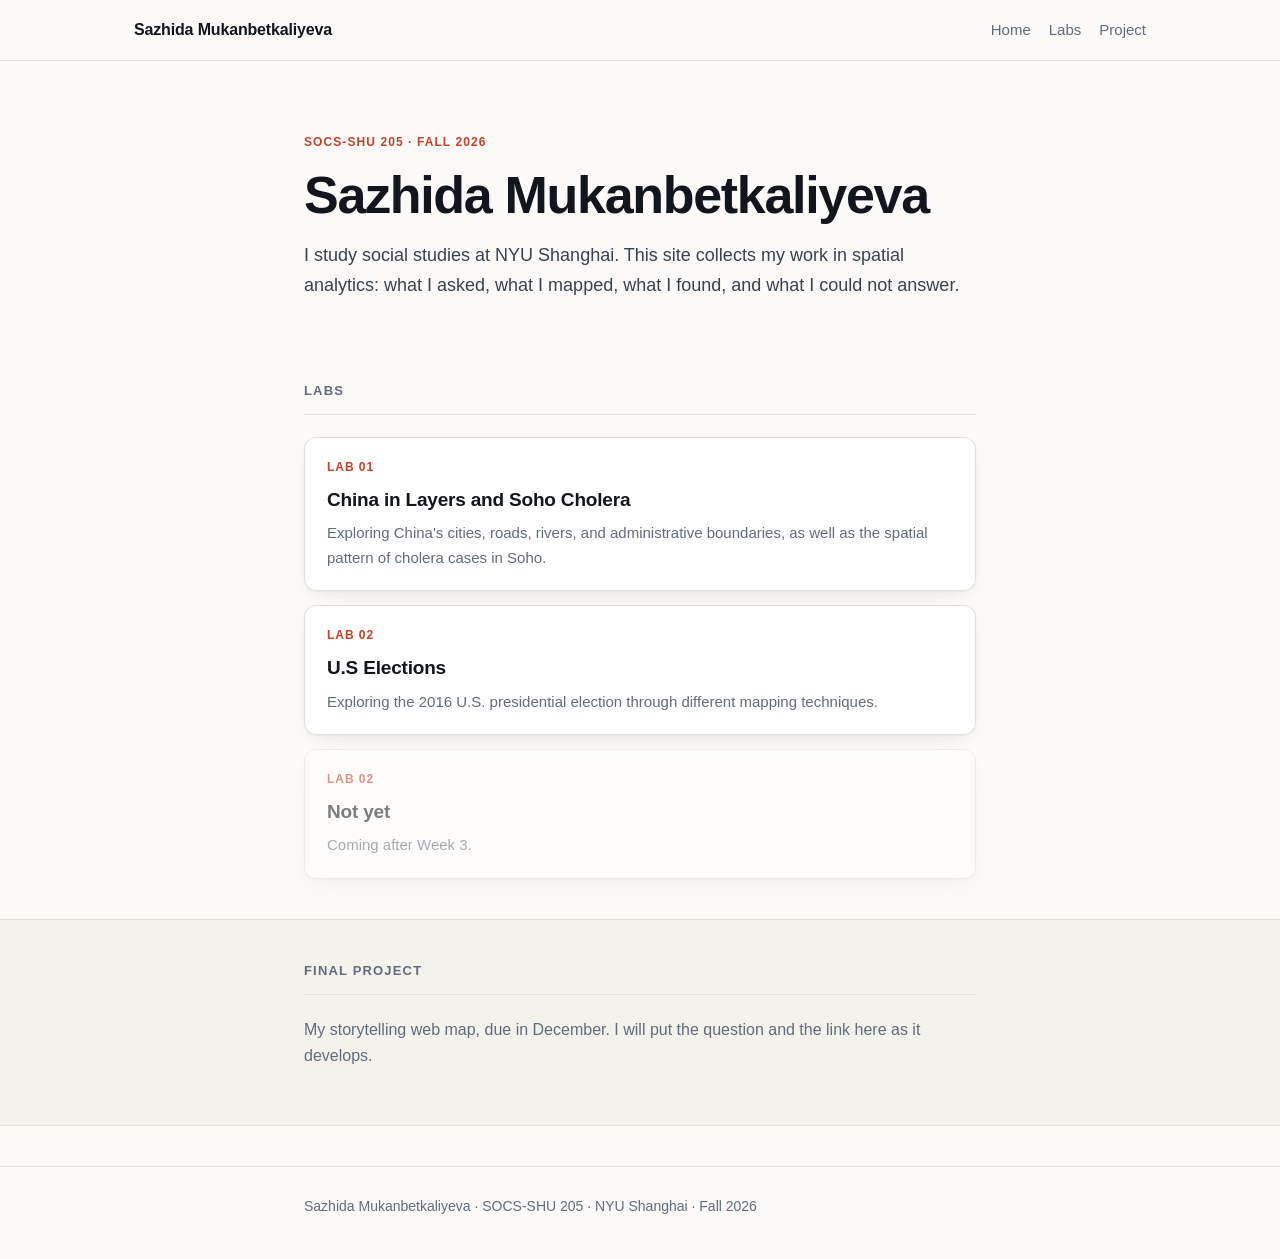
==== index.html @ 0e5607ce "Update description for Lab 01 Expanded the description of Lab 01 to include cholera case patterns." ====
<!DOCTYPE html>
<html lang="en">
<head>
<meta charset="utf-8">
<meta name="viewport" content="width=device-width, initial-scale=1">

<!-- ============================================================
     EDIT THIS: the text between <title> and </title> shows up in
     the browser tab and in Google results.
     ============================================================ -->
<title>Sazhida Mukanbetkaliyeva · Spatial Analytics Portfolio</title>

<meta name="description" content="Coursework and projects in spatial analytics, SOCS-SHU 205 at NYU Shanghai.">
<link rel="stylesheet" href="style.css">
</head>

<body>
<a class="skip" href="#main">Skip to content</a>

<header class="site-head">
  <div class="wrap">
    <!-- EDIT THIS: your name, as you want it read. -->
    <a class="brand" href="index.html">Sazhida Mukanbetkaliyeva</a>
    <nav>
      <a href="index.html">Home</a>
      <a href="#labs">Labs</a>
      <a href="#project">Project</a>
    </nav>
  </div>
</header>

<main id="main">

  <!-- ============================================================
       THE TOP OF THE PAGE
       EDIT THIS: the kicker, the heading, and the paragraph.
       Keep the paragraph to two or three sentences.
       ============================================================ -->
  <section class="hero">
    <div class="wrap wrap-narrow">
      <p class="kicker">SOCS-SHU 205 · Fall 2026</p>
      <h1>Sazhida Mukanbetkaliyeva</h1>
      <p class="lede">
        I study social studies at NYU Shanghai. This site collects my
        work in spatial analytics: what I asked, what I mapped, what I found,
        and what I could not answer.
      </p>
    </div>
  </section>

  <!-- ============================================================
       LAB ENTRIES
       To add a lab: copy one <li> block below, paste it, edit it.
       Delete the ones you have not done yet.
       ============================================================ -->
  <section id="labs">
    <div class="wrap wrap-narrow">
      <h2>Labs</h2>
      <ul class="cards">

        <li class="card">
          <a href="labs/lab-01.html">
            <span class="card-num">Lab 01</span>
           <span class="card-title">China in Layers and Soho Cholera</span>
<span class="card-note">
 Exploring China's cities, roads, rivers, and administrative boundaries, as well as the spatial pattern of cholera cases in Soho.
</span>
          </a>
        </li>

            <li class="card">
          <a href="labs/lab-02.html">
            <span class="card-num">Lab 02</span>
           <span class="card-title">U.S Elections</span>
<span class="card-note">
   Exploring the 2016 U.S. presidential election through different mapping techniques.
</span>
          </a>
        </li>

        <!-- Copy from here -->
        <li class="card card-todo">
          <span class="card-num">Lab 02</span>
          <span class="card-title">Not yet</span>
          <span class="card-note">Coming after Week 3.</span>
        </li>
        <!-- to here, to add another. -->

      </ul>
    </div>
  </section>

  <!-- ============================================================
       FINAL PROJECT
       Leave this here all semester. It fills up later.
       ============================================================ -->
  <section id="project" class="band">
    <div class="wrap wrap-narrow">
      <h2>Final project</h2>
      <p class="muted">
        My storytelling web map, due in December. I will put the question and
        the link here as it develops.
      </p>
    </div>
  </section>

</main>

<footer class="site-foot">
  <div class="wrap wrap-narrow">
    <!-- EDIT THIS: your name and the year. -->
    <p>Sazhida Mukanbetkaliyeva · SOCS-SHU 205 · NYU Shanghai · Fall 2026</p>
  </div>
</footer>

</body>
</html>
---- style.css ----
/* ============================================================
   Your portfolio stylesheet.

   No external fonts, scripts, or CDNs. Everything loads from your
   own repository, so the site behaves the same on campus in
   Shanghai as it does anywhere else. Please keep it that way.

   START HERE: the block below controls every colour on the site.
   Change --accent to any colour you like and reload the page.
   ============================================================ */

:root {
  --bg:          #fbfaf8;   /* page background          */
  --bg-alt:      #f4f2ed;   /* alternate band           */
  --surface:     #ffffff;   /* cards                    */
  --ink:         #12161c;   /* main text                */
  --ink-soft:    #39424f;
  --muted:       #626c7a;   /* secondary text           */
  --line:        #e4e1da;   /* borders                  */
  --accent:      #c0432b;   /* EDIT THIS ONE FIRST      */
  --accent-ink:  #99331e;   /* darker accent, for links */

  --radius: 12px;
  --shadow: 0 1px 2px rgba(18,22,28,.05), 0 8px 24px -12px rgba(18,22,28,.14);

  --sans: -apple-system, BlinkMacSystemFont, "Segoe UI", "Helvetica Neue",
          "PingFang SC", "Hiragino Sans GB", "Microsoft YaHei", Roboto, Arial,
          sans-serif;
}

/* Dark mode. These are the same variables, for people whose device
   is set to dark. You do not have to touch this. */
@media (prefers-color-scheme: dark) {
  :root {
    --bg:         #0d1117;
    --bg-alt:     #12181f;
    --surface:    #161c24;
    --ink:        #e9ecef;
    --ink-soft:   #c3cad3;
    --muted:      #98a3b1;
    --line:       #262d38;
    --accent:     #ff7051;
    --accent-ink: #ff9077;
    --shadow:     0 1px 2px rgba(0,0,0,.4), 0 8px 24px -12px rgba(0,0,0,.6);
  }
}

/* ---------- basics ---------- */
*, *::before, *::after { box-sizing: border-box; }
html { -webkit-text-size-adjust: 100%; scroll-behavior: smooth; }

body {
  margin: 0;
  background: var(--bg);
  color: var(--ink);
  font-family: var(--sans);
  font-size: 16px;
  line-height: 1.65;
  -webkit-font-smoothing: antialiased;
}

img { max-width: 100%; height: auto; display: block; }
a { color: var(--accent-ink); text-underline-offset: 2px; }
a:hover { color: var(--accent); }

.wrap { width: 100%; max-width: 1060px; margin: 0 auto; padding: 0 24px; }
.wrap-narrow { max-width: 720px; }
.muted { color: var(--muted); }

.skip { position: absolute; left: -9999px; top: 0; z-index: 100;
        background: var(--accent); color: #fff; padding: 10px 16px; }
.skip:focus { left: 0; }

/* ---------- header ---------- */
.site-head {
  border-bottom: 1px solid var(--line);
  background: var(--bg);
  position: sticky; top: 0; z-index: 50;
}
.site-head .wrap {
  display: flex; align-items: center; gap: 20px;
  min-height: 60px; flex-wrap: wrap;
}
.brand {
  font-weight: 600; color: var(--ink); text-decoration: none;
  margin-right: auto; letter-spacing: -0.01em;
}
.site-head nav { display: flex; gap: 18px; }
.site-head nav a { color: var(--muted); text-decoration: none; font-size: 15px; }
.site-head nav a:hover { color: var(--accent); }

/* ---------- hero ---------- */
.hero { padding: 72px 0 40px; }
.kicker {
  font-size: 12px; font-weight: 600; letter-spacing: .09em;
  text-transform: uppercase; color: var(--accent); margin: 0 0 14px;
}
.hero h1 {
  font-size: clamp(34px, 6vw, 52px);
  line-height: 1.08; letter-spacing: -0.025em;
  margin: 0 0 18px; font-weight: 700;
}
.lede { font-size: 18px; color: var(--ink-soft); margin: 0; }

/* ---------- sections ---------- */
section { padding: 40px 0; }
section h2 {
  font-size: 13px; font-weight: 600; letter-spacing: .09em;
  text-transform: uppercase; color: var(--muted);
  margin: 0 0 22px; padding-bottom: 12px;
  border-bottom: 1px solid var(--line);
}
.band { background: var(--bg-alt); border-top: 1px solid var(--line);
        border-bottom: 1px solid var(--line); }

/* ---------- lab cards ---------- */
.cards { list-style: none; margin: 0; padding: 0; display: grid; gap: 14px; }
.card {
  background: var(--surface); border: 1px solid var(--line);
  border-radius: var(--radius); box-shadow: var(--shadow);
}
.card > a, .card > span:first-child { display: block; }
.card > a {
  padding: 20px 22px; text-decoration: none; color: inherit;
  border-radius: var(--radius);
}
.card > a:hover { border-color: var(--accent); }
.card-todo { padding: 20px 22px; opacity: .55; }

.card-num {
  display: block; font-size: 12px; font-weight: 600;
  letter-spacing: .08em; text-transform: uppercase;
  color: var(--accent); margin-bottom: 6px;
}
.card-title { display: block; font-size: 19px; font-weight: 650;
              letter-spacing: -0.01em; margin-bottom: 6px; }
.card-note { display: block; font-size: 15px; color: var(--muted); }

/* ---------- lab entry pages ---------- */
.entry { padding: 56px 0 24px; }
.entry h1 {
  font-size: clamp(28px, 4.5vw, 40px); line-height: 1.15;
  letter-spacing: -0.02em; margin: 0 0 16px; font-weight: 700;
}
.entry h2 {
  font-size: 13px; font-weight: 600; letter-spacing: .09em;
  text-transform: uppercase; color: var(--muted);
  margin: 38px 0 12px; padding-bottom: 10px;
  border-bottom: 1px solid var(--line);
}
.entry p { margin: 0 0 16px; }

/* A map or image with a caption under it. */
figure { margin: 26px 0; }
figure img, figure iframe {
  width: 100%; border: 1px solid var(--line);
  border-radius: var(--radius); display: block;
}
figure iframe { height: 480px; }
figcaption { font-size: 14px; color: var(--muted); margin-top: 10px; }

/* The limitations box. Every entry needs one. */
.limits {
  background: var(--bg-alt); border: 1px solid var(--line);
  border-left: 3px solid var(--accent);
  border-radius: 0 var(--radius) var(--radius) 0;
  padding: 18px 22px; margin: 26px 0;
}
.limits p:last-child { margin-bottom: 0; }

.back { display: inline-block; margin-top: 32px; font-size: 15px; }

/* ---------- footer ---------- */
.site-foot {
  border-top: 1px solid var(--line); margin-top: 40px;
  padding: 28px 0 40px; color: var(--muted); font-size: 14px;
}
.site-foot p { margin: 0; }

/* ---------- phones ---------- */
@media (max-width: 600px) {
  .hero { padding: 48px 0 28px; }
  figure iframe { height: 340px; }
}
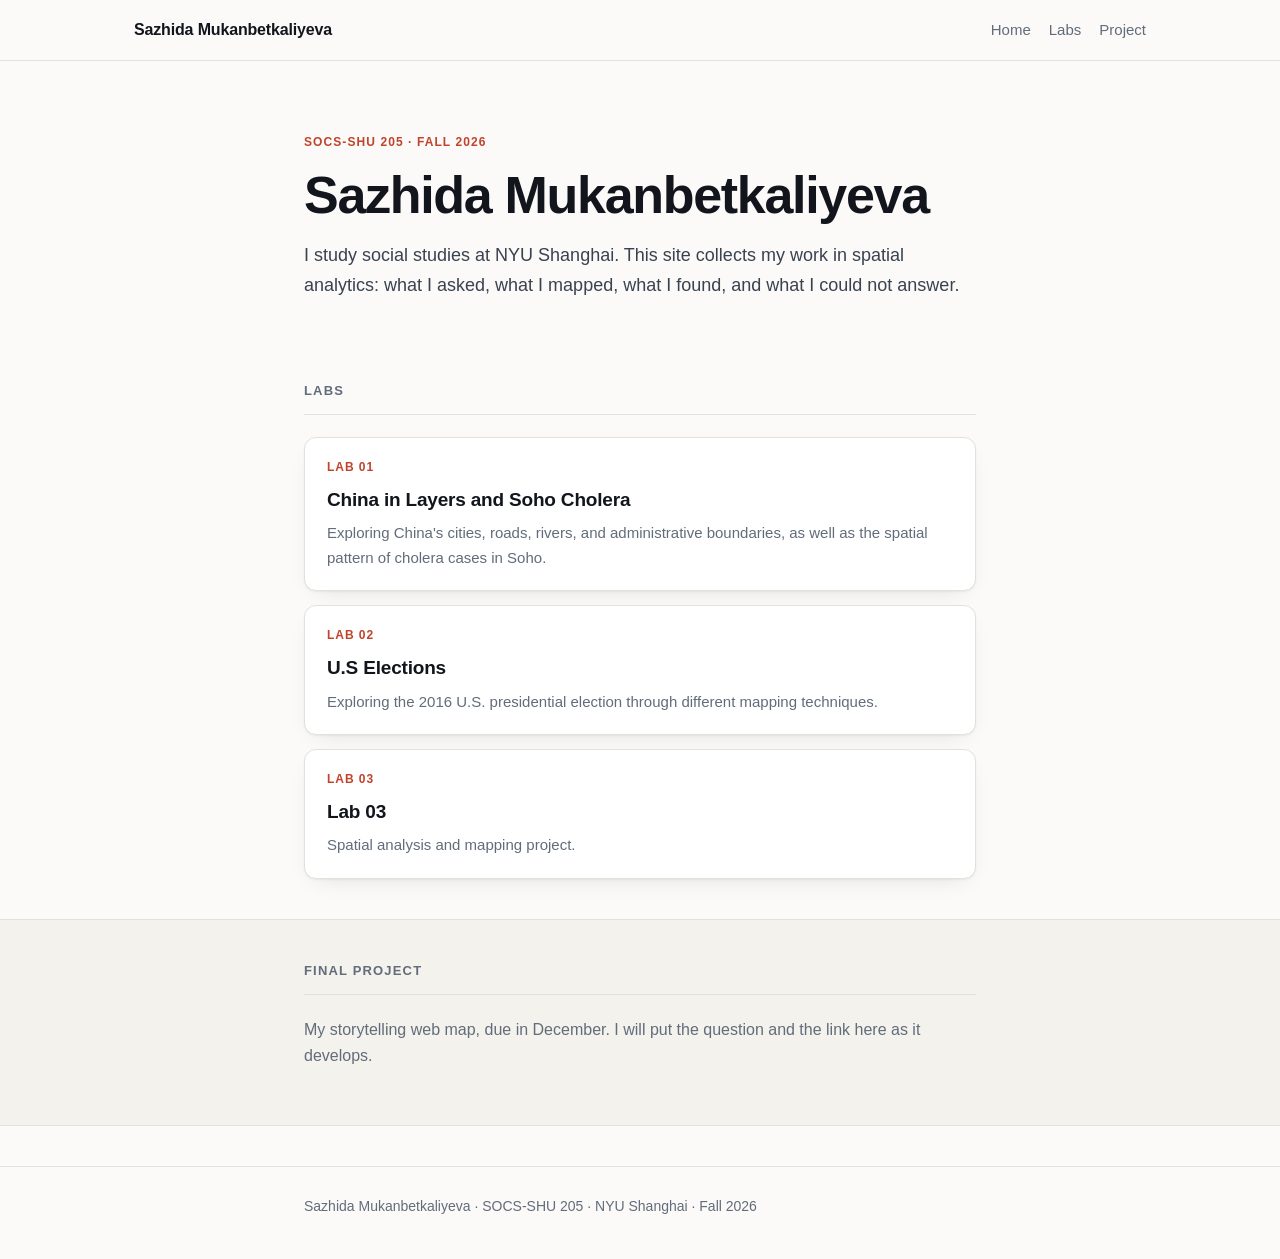
==== commit bf7a71e2: "Add Lab 03 card to index.html Added a new list item for Lab 03 with details." ====
--- a/index.html
+++ b/index.html
@@ -79,11 +79,15 @@
         </li>
 
         <!-- Copy from here -->
-        <li class="card card-todo">
-          <span class="card-num">Lab 02</span>
-          <span class="card-title">Not yet</span>
-          <span class="card-note">Coming after Week 3.</span>
-        </li>
+      <li class="card">
+  <a href="labs/lab-03.html">
+    <span class="card-num">Lab 03</span>
+    <span class="card-title">Lab 03</span>
+    <span class="card-note">
+      Spatial analysis and mapping project.
+    </span>
+  </a>
+</li>
         <!-- to here, to add another. -->
 
       </ul>
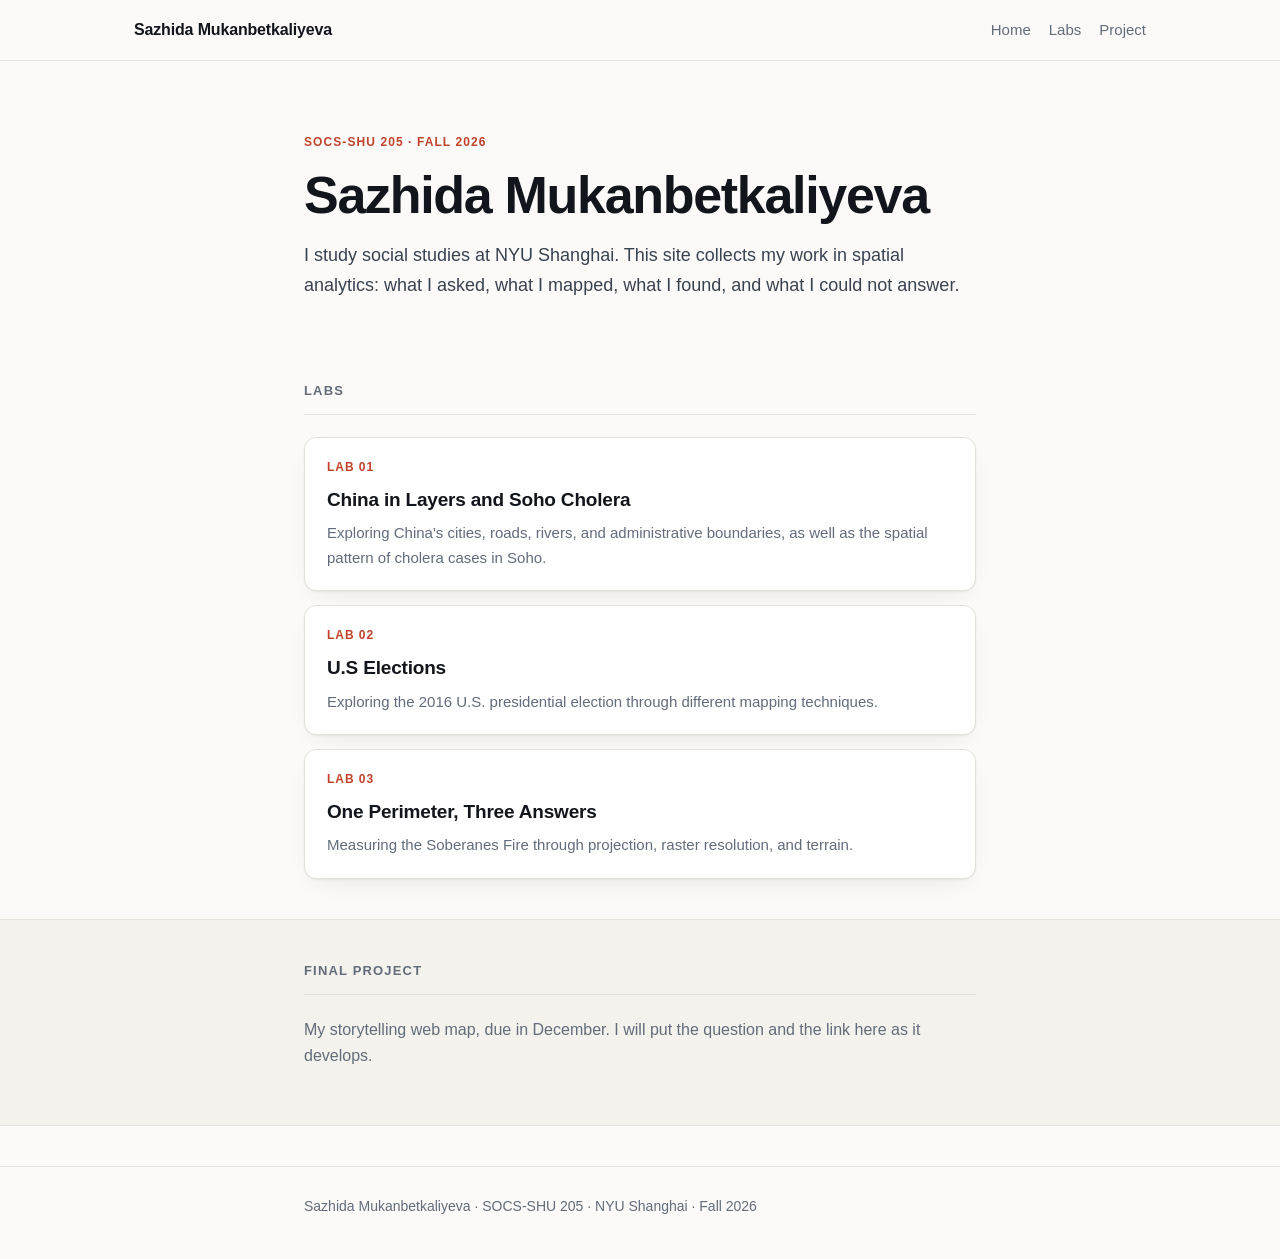
==== commit 4c165613: "Modify Lab 03 card details in index.html Updated Lab 03 title and description in index.html." ====
--- a/index.html
+++ b/index.html
@@ -77,14 +77,13 @@
 </span>
           </a>
         </li>
-
-        <!-- Copy from here -->
-      <li class="card">
+           
+<li class="card">
   <a href="labs/lab-03.html">
     <span class="card-num">Lab 03</span>
-    <span class="card-title">Lab 03</span>
+    <span class="card-title">One Perimeter, Three Answers</span>
     <span class="card-note">
-      Spatial analysis and mapping project.
+      Measuring the Soberanes Fire through projection, raster resolution, and terrain.
     </span>
   </a>
 </li>
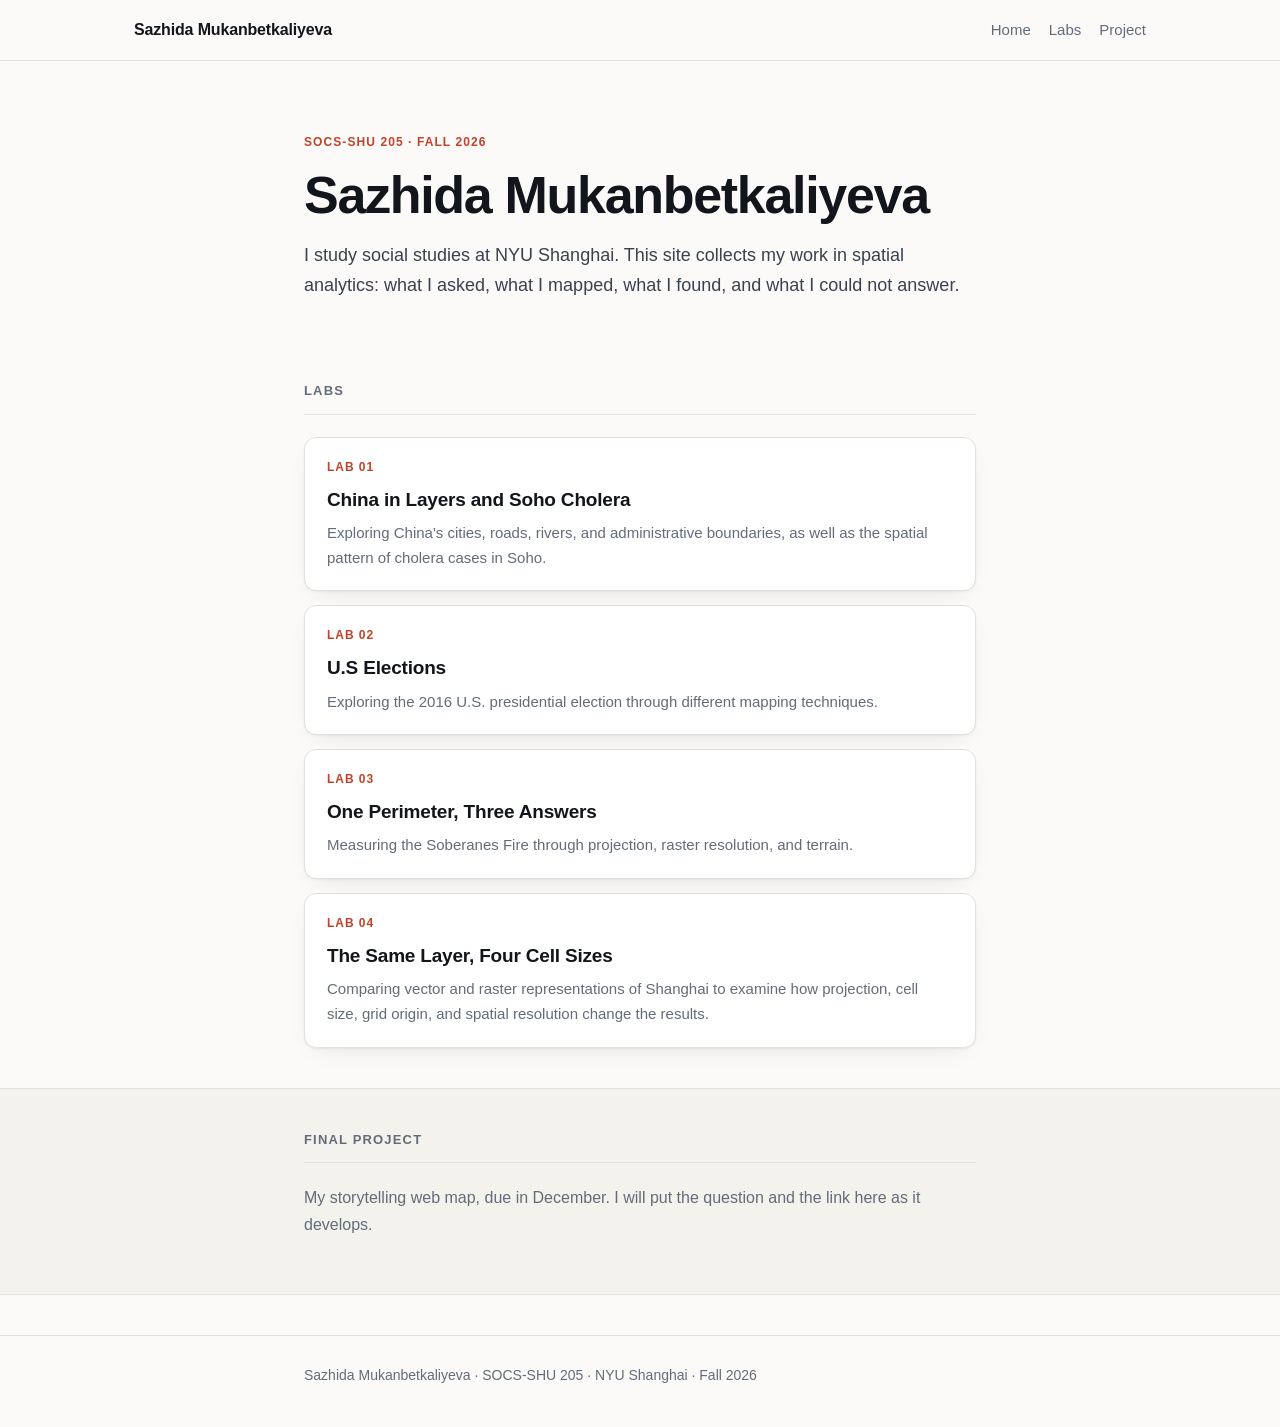
==== commit d7a57b58: "Update index.html" ====
--- a/index.html
+++ b/index.html
@@ -87,7 +87,18 @@
     </span>
   </a>
 </li>
-        <!-- to here, to add another. -->
+
+<li class="card">
+  <a href="labs/lab-04.html">
+    <span class="card-num">Lab 04</span>
+    <span class="card-title">The Same Layer, Four Cell Sizes</span>
+    <span class="card-note">
+      Comparing vector and raster representations of Shanghai to examine how projection, cell size, grid origin, and spatial resolution change the results.
+    </span>
+  </a>
+</li>
+
+<!-- to here, to add another. -->
 
       </ul>
     </div>
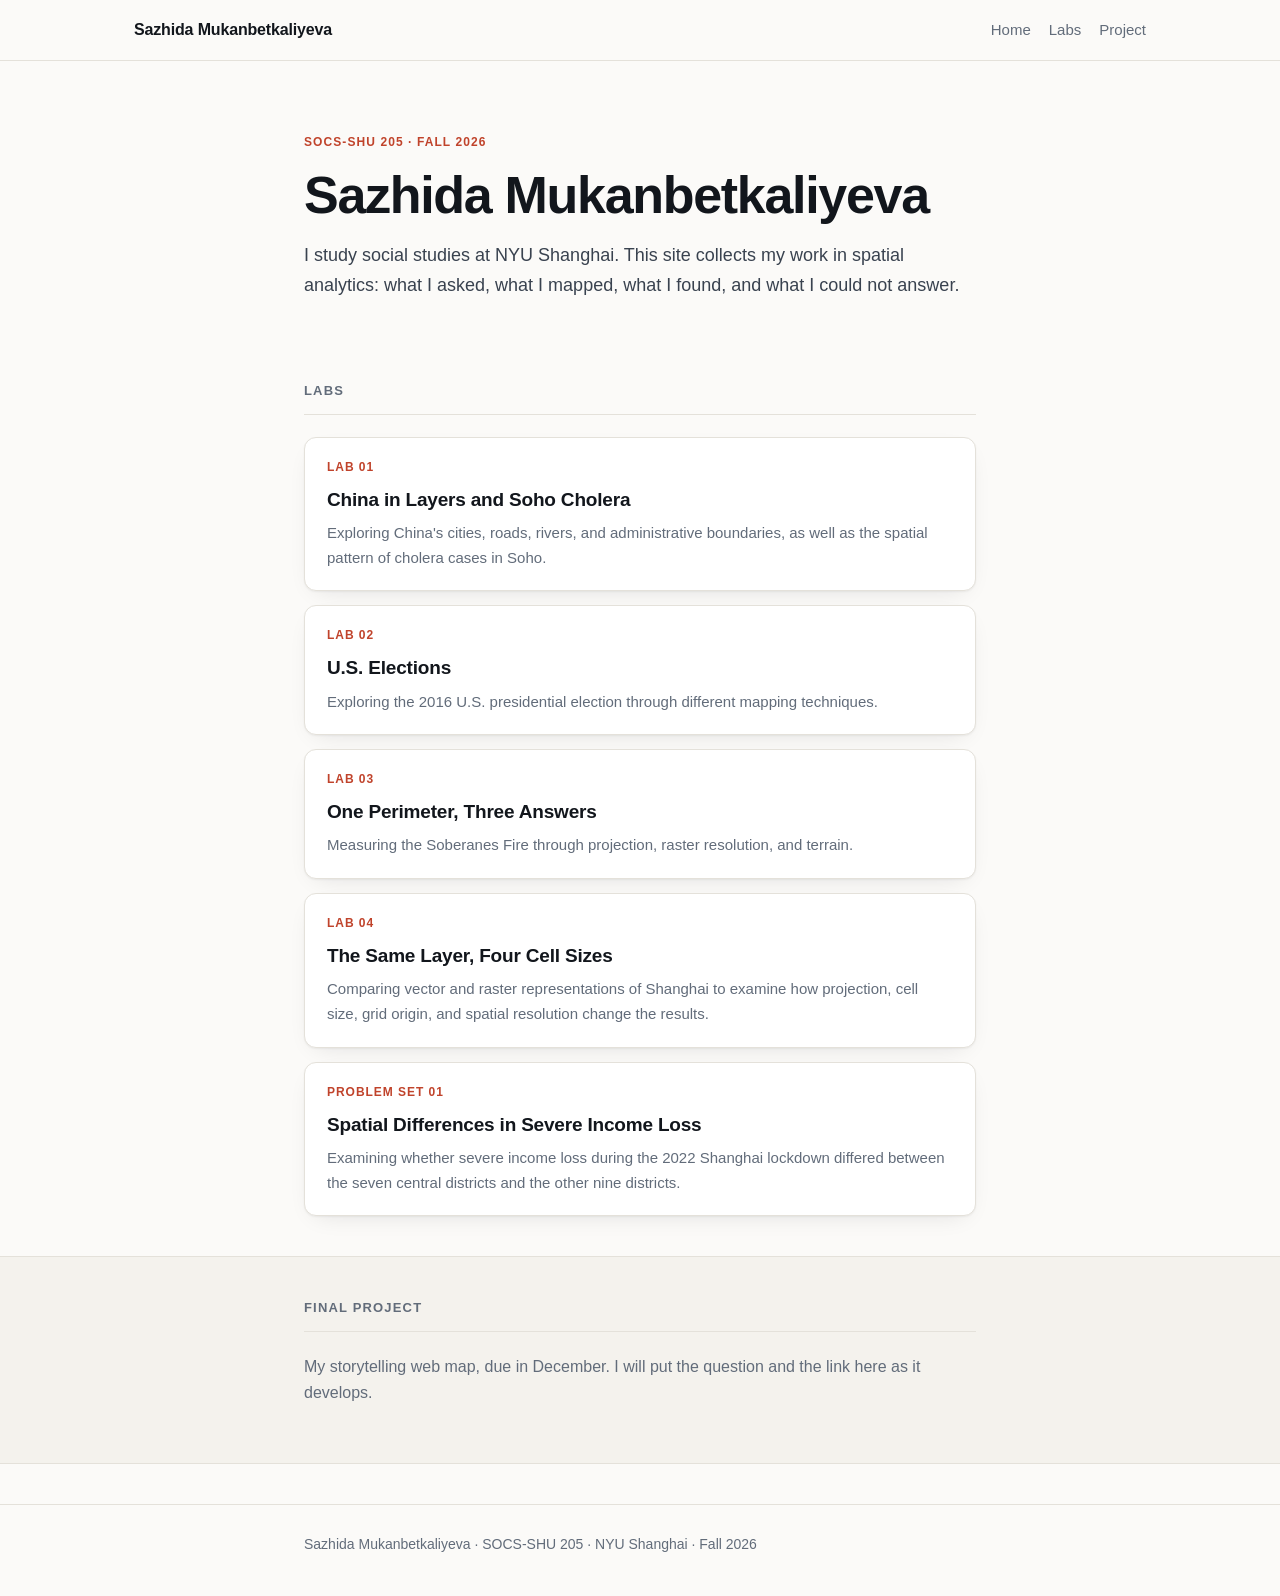
==== commit 8e178ef2: "Update index.html" ====
--- a/index.html
+++ b/index.html
@@ -1,131 +1,244 @@
 <!DOCTYPE html>
 <html lang="en">
+
 <head>
-<meta charset="utf-8">
-<meta name="viewport" content="width=device-width, initial-scale=1">
-
-<!-- ============================================================
-     EDIT THIS: the text between <title> and </title> shows up in
-     the browser tab and in Google results.
-     ============================================================ -->
-<title>Sazhida Mukanbetkaliyeva · Spatial Analytics Portfolio</title>
-
-<meta name="description" content="Coursework and projects in spatial analytics, SOCS-SHU 205 at NYU Shanghai.">
-<link rel="stylesheet" href="style.css">
+  <meta charset="utf-8">
+  <meta name="viewport" content="width=device-width, initial-scale=1">
+
+  <title>Sazhida Mukanbetkaliyeva · Spatial Analytics Portfolio</title>
+
+  <meta
+    name="description"
+    content="Coursework and projects in spatial analytics, SOCS-SHU 205 at NYU Shanghai."
+  >
+
+  <link rel="stylesheet" href="style.css">
 </head>
 
+
 <body>
+
 <a class="skip" href="#main">Skip to content</a>
+
 
 <header class="site-head">
   <div class="wrap">
-    <!-- EDIT THIS: your name, as you want it read. -->
-    <a class="brand" href="index.html">Sazhida Mukanbetkaliyeva</a>
+
+    <a class="brand" href="index.html">
+      Sazhida Mukanbetkaliyeva
+    </a>
+
     <nav>
       <a href="index.html">Home</a>
       <a href="#labs">Labs</a>
       <a href="#project">Project</a>
     </nav>
+
   </div>
 </header>
 
+
 <main id="main">
 
+
   <!-- ============================================================
-       THE TOP OF THE PAGE
-       EDIT THIS: the kicker, the heading, and the paragraph.
-       Keep the paragraph to two or three sentences.
+       HERO
        ============================================================ -->
+
   <section class="hero">
     <div class="wrap wrap-narrow">
-      <p class="kicker">SOCS-SHU 205 · Fall 2026</p>
-      <h1>Sazhida Mukanbetkaliyeva</h1>
+
+      <p class="kicker">
+        SOCS-SHU 205 · Fall 2026
+      </p>
+
+      <h1>
+        Sazhida Mukanbetkaliyeva
+      </h1>
+
       <p class="lede">
         I study social studies at NYU Shanghai. This site collects my
         work in spatial analytics: what I asked, what I mapped, what I found,
         and what I could not answer.
       </p>
+
     </div>
   </section>
 
+
+
   <!-- ============================================================
-       LAB ENTRIES
-       To add a lab: copy one <li> block below, paste it, edit it.
-       Delete the ones you have not done yet.
+       LABS AND PROBLEM SETS
        ============================================================ -->
+
   <section id="labs">
     <div class="wrap wrap-narrow">
+
       <h2>Labs</h2>
+
       <ul class="cards">
 
+
+        <!-- LAB 01 -->
+
         <li class="card">
           <a href="labs/lab-01.html">
-            <span class="card-num">Lab 01</span>
-           <span class="card-title">China in Layers and Soho Cholera</span>
-<span class="card-note">
- Exploring China's cities, roads, rivers, and administrative boundaries, as well as the spatial pattern of cholera cases in Soho.
-</span>
-          </a>
-        </li>
-
-            <li class="card">
+
+            <span class="card-num">
+              Lab 01
+            </span>
+
+            <span class="card-title">
+              China in Layers and Soho Cholera
+            </span>
+
+            <span class="card-note">
+              Exploring China's cities, roads, rivers, and administrative
+              boundaries, as well as the spatial pattern of cholera cases
+              in Soho.
+            </span>
+
+          </a>
+        </li>
+
+
+
+        <!-- LAB 02 -->
+
+        <li class="card">
           <a href="labs/lab-02.html">
-            <span class="card-num">Lab 02</span>
-           <span class="card-title">U.S Elections</span>
-<span class="card-note">
-   Exploring the 2016 U.S. presidential election through different mapping techniques.
-</span>
-          </a>
-        </li>
-           
-<li class="card">
-  <a href="labs/lab-03.html">
-    <span class="card-num">Lab 03</span>
-    <span class="card-title">One Perimeter, Three Answers</span>
-    <span class="card-note">
-      Measuring the Soberanes Fire through projection, raster resolution, and terrain.
-    </span>
-  </a>
-</li>
-
-<li class="card">
-  <a href="labs/lab-04.html">
-    <span class="card-num">Lab 04</span>
-    <span class="card-title">The Same Layer, Four Cell Sizes</span>
-    <span class="card-note">
-      Comparing vector and raster representations of Shanghai to examine how projection, cell size, grid origin, and spatial resolution change the results.
-    </span>
-  </a>
-</li>
-
-<!-- to here, to add another. -->
+
+            <span class="card-num">
+              Lab 02
+            </span>
+
+            <span class="card-title">
+              U.S. Elections
+            </span>
+
+            <span class="card-note">
+              Exploring the 2016 U.S. presidential election through
+              different mapping techniques.
+            </span>
+
+          </a>
+        </li>
+
+
+
+        <!-- LAB 03 -->
+
+        <li class="card">
+          <a href="labs/lab-03.html">
+
+            <span class="card-num">
+              Lab 03
+            </span>
+
+            <span class="card-title">
+              One Perimeter, Three Answers
+            </span>
+
+            <span class="card-note">
+              Measuring the Soberanes Fire through projection,
+              raster resolution, and terrain.
+            </span>
+
+          </a>
+        </li>
+
+
+
+        <!-- LAB 04 -->
+
+        <li class="card">
+          <a href="labs/lab-04.html">
+
+            <span class="card-num">
+              Lab 04
+            </span>
+
+            <span class="card-title">
+              The Same Layer, Four Cell Sizes
+            </span>
+
+            <span class="card-note">
+              Comparing vector and raster representations of Shanghai
+              to examine how projection, cell size, grid origin, and
+              spatial resolution change the results.
+            </span>
+
+          </a>
+        </li>
+
+
+
+        <!-- PROBLEM SET 01 -->
+
+        <li class="card">
+          <a href="labs/problemset01.html">
+
+            <span class="card-num">
+              Problem Set 01
+            </span>
+
+            <span class="card-title">
+              Spatial Differences in Severe Income Loss
+            </span>
+
+            <span class="card-note">
+              Examining whether severe income loss during the 2022
+              Shanghai lockdown differed between the seven central
+              districts and the other nine districts.
+            </span>
+
+          </a>
+        </li>
+
+
+        <!-- Add future labs or problem sets above this line. -->
+
 
       </ul>
+
     </div>
   </section>
 
+
+
   <!-- ============================================================
        FINAL PROJECT
-       Leave this here all semester. It fills up later.
        ============================================================ -->
+
   <section id="project" class="band">
     <div class="wrap wrap-narrow">
+
       <h2>Final project</h2>
+
       <p class="muted">
-        My storytelling web map, due in December. I will put the question and
-        the link here as it develops.
+        My storytelling web map, due in December. I will put the question
+        and the link here as it develops.
       </p>
+
     </div>
   </section>
 
+
 </main>
+
+
 
 <footer class="site-foot">
   <div class="wrap wrap-narrow">
-    <!-- EDIT THIS: your name and the year. -->
-    <p>Sazhida Mukanbetkaliyeva · SOCS-SHU 205 · NYU Shanghai · Fall 2026</p>
+
+    <p>
+      Sazhida Mukanbetkaliyeva · SOCS-SHU 205 ·
+      NYU Shanghai · Fall 2026
+    </p>
+
   </div>
 </footer>
 
+
 </body>
 </html>
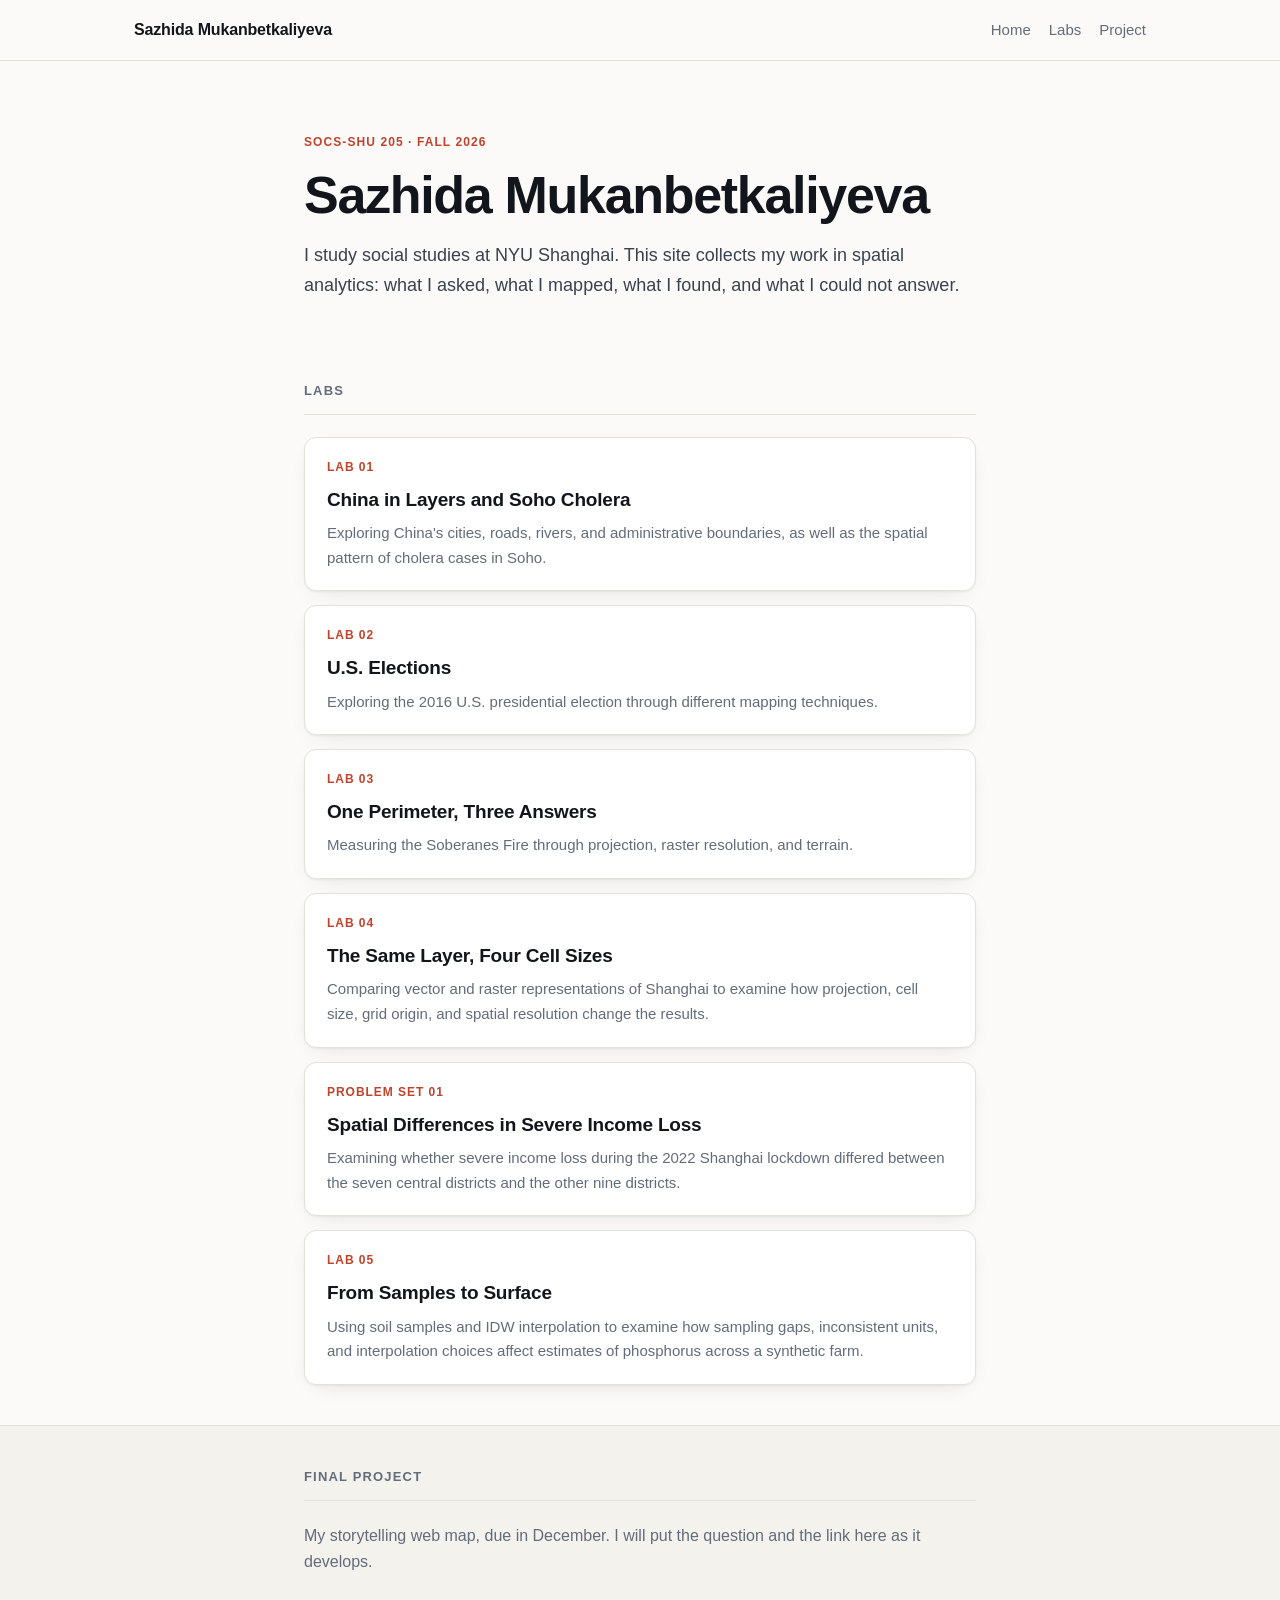
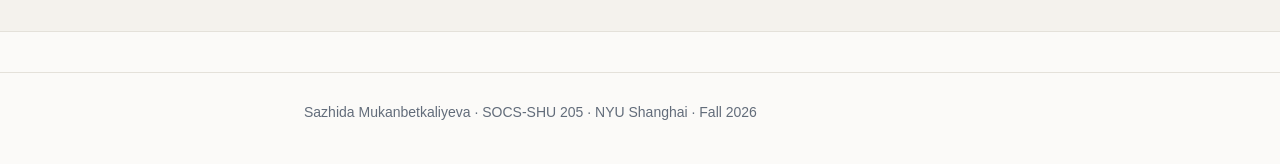
==== commit 43d6d7ff: "Add Lab 05 card to index.html Added Lab 05 card with details about the lab's focus on soil samples a" ====
--- a/index.html
+++ b/index.html
@@ -196,6 +196,30 @@
         </li>
 
 
+
+        <!-- LAB 05 -->
+
+        <li class="card">
+          <a href="labs/lab-05.html">
+
+            <span class="card-num">
+              Lab 05
+            </span>
+
+            <span class="card-title">
+              From Samples to Surface
+            </span>
+
+            <span class="card-note">
+              Using soil samples and IDW interpolation to examine how
+              sampling gaps, inconsistent units, and interpolation choices
+              affect estimates of phosphorus across a synthetic farm.
+            </span>
+
+          </a>
+        </li>
+
+
         <!-- Add future labs or problem sets above this line. -->
 
 
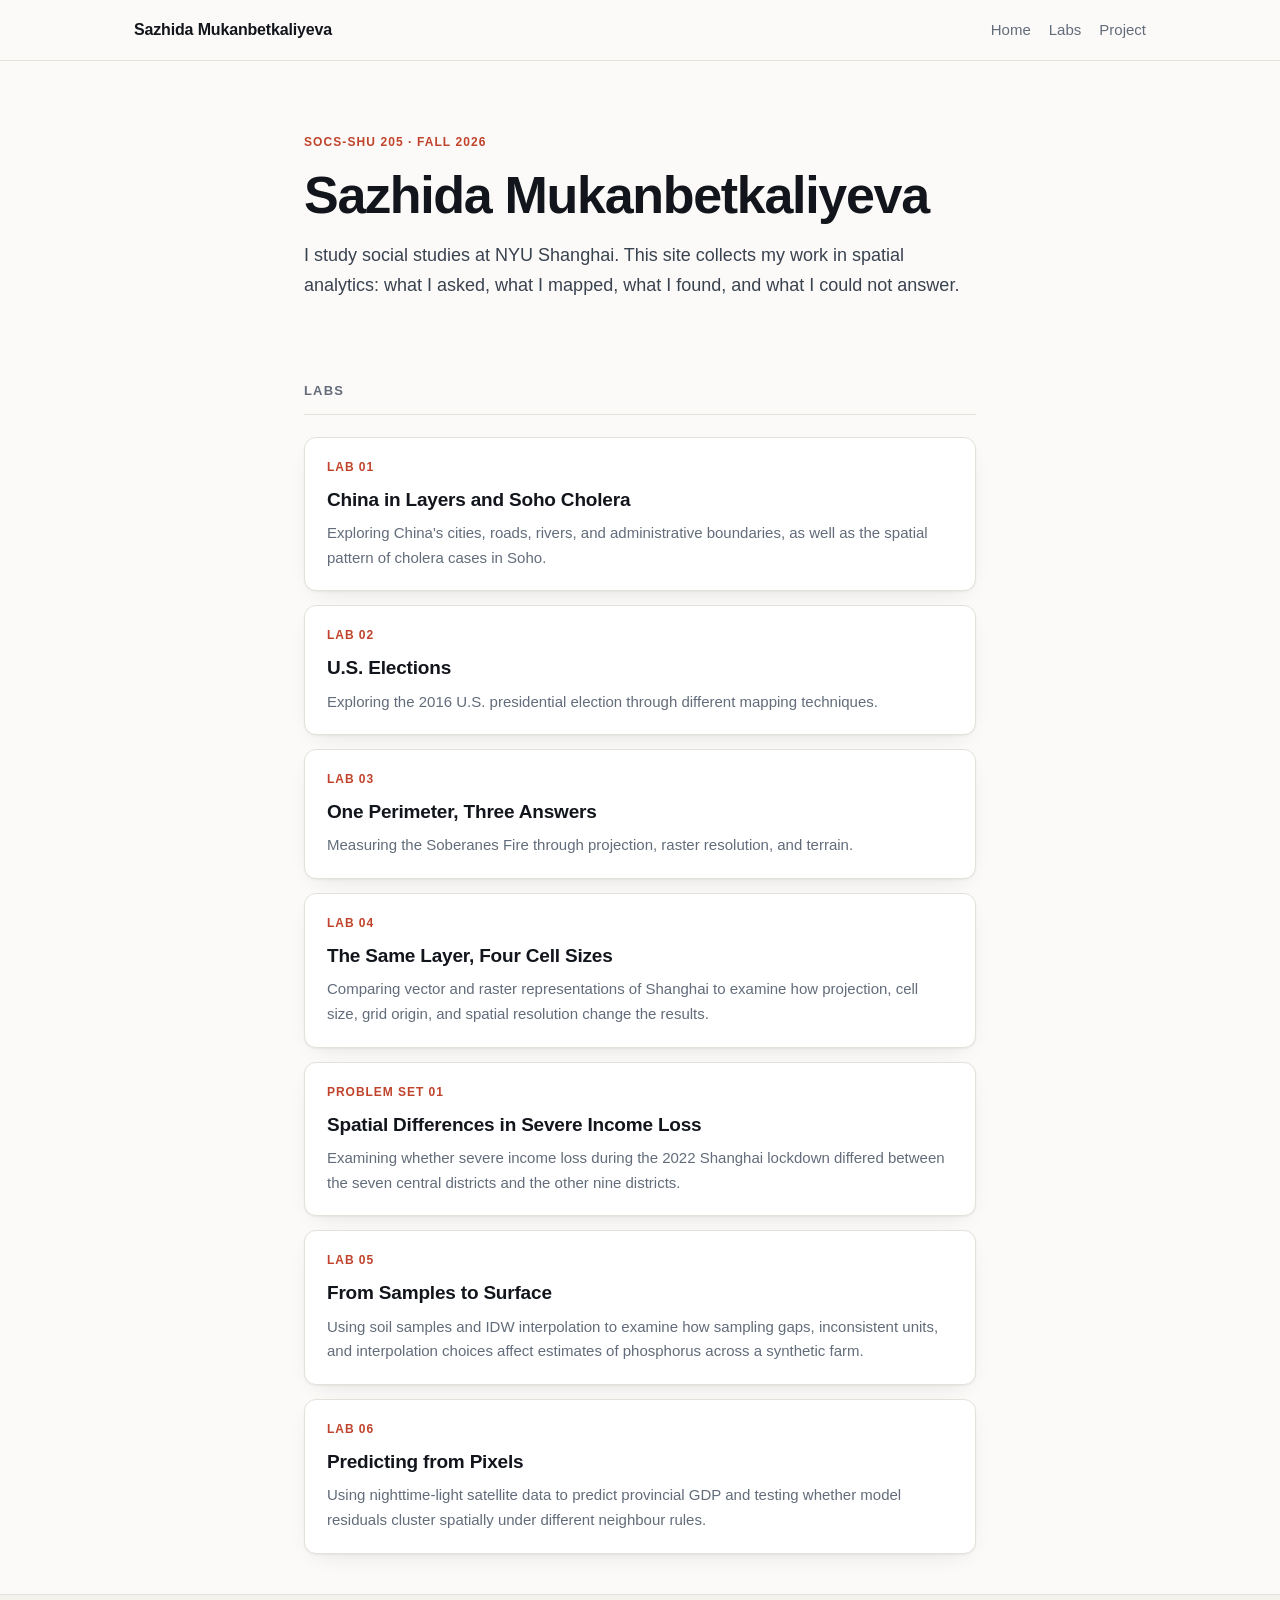
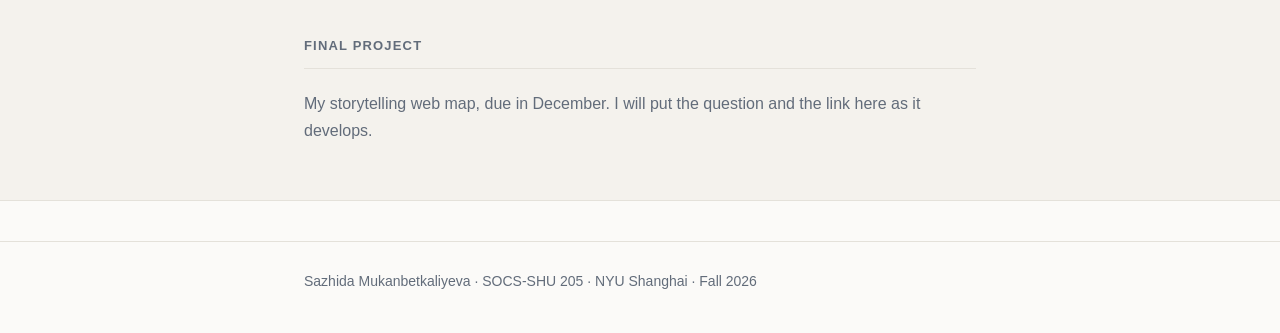
==== commit 5b6cc8e2: "Add Lab 06 entry to index.html Added a new lab entry for Lab 06, detailing the project and its objec" ====
--- a/index.html
+++ b/index.html
@@ -220,6 +220,30 @@
         </li>
 
 
+
+        <!-- LAB 06 -->
+
+        <li class="card">
+          <a href="labs/lab-06.html">
+
+            <span class="card-num">
+              Lab 06
+            </span>
+
+            <span class="card-title">
+              Predicting from Pixels
+            </span>
+
+            <span class="card-note">
+              Using nighttime-light satellite data to predict provincial
+              GDP and testing whether model residuals cluster spatially
+              under different neighbour rules.
+            </span>
+
+          </a>
+        </li>
+
+
         <!-- Add future labs or problem sets above this line. -->
 
 
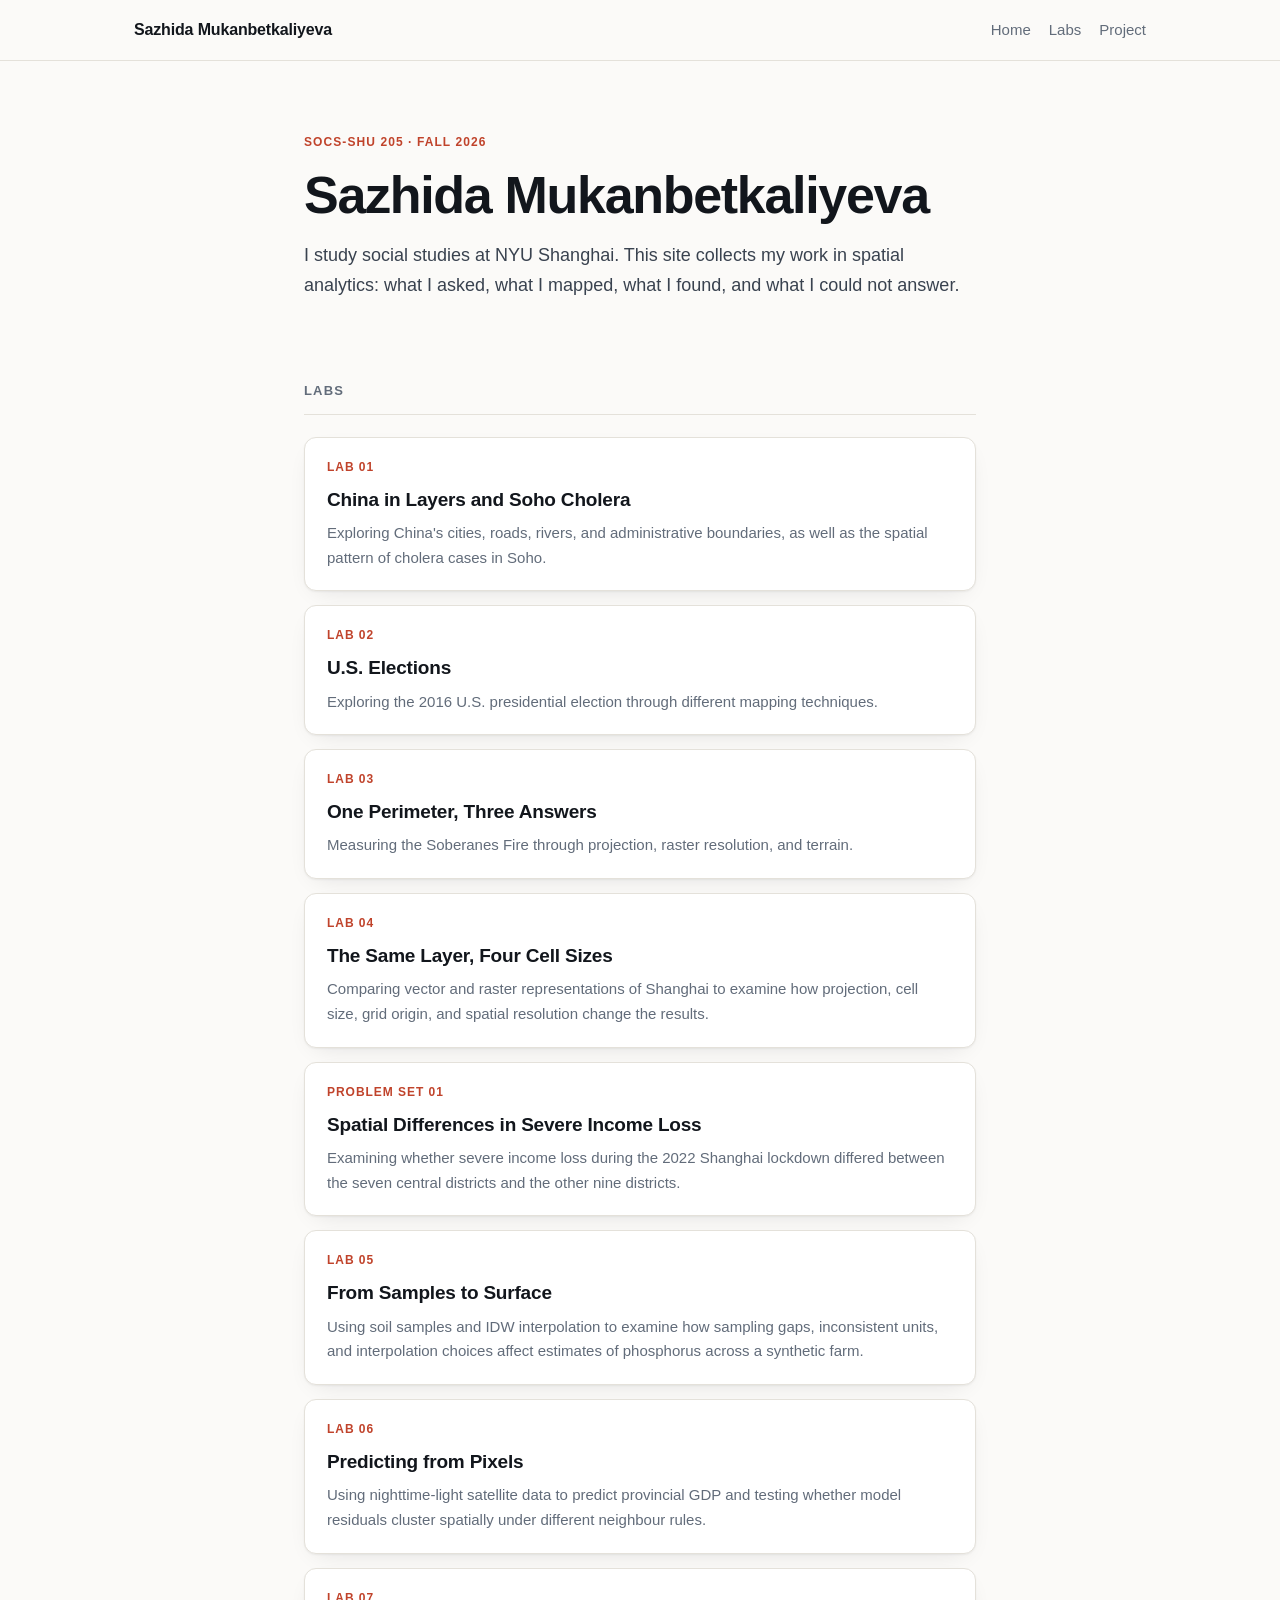
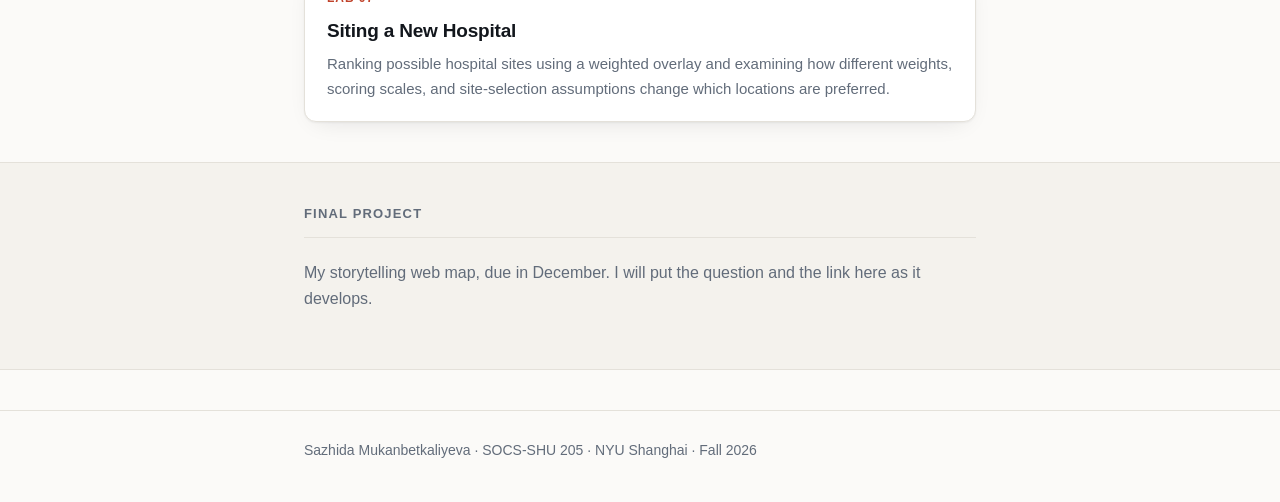
==== commit 368de62b: "Add Lab 07: Siting a New Hospital Added Lab 07 section with details about the hospital site selectio" ====
--- a/index.html
+++ b/index.html
@@ -244,6 +244,30 @@
         </li>
 
 
+
+        <!-- LAB 07 -->
+
+        <li class="card">
+          <a href="labs/lab-07.html">
+
+            <span class="card-num">
+              Lab 07
+            </span>
+
+            <span class="card-title">
+              Siting a New Hospital
+            </span>
+
+            <span class="card-note">
+              Ranking possible hospital sites using a weighted overlay and
+              examining how different weights, scoring scales, and
+              site-selection assumptions change which locations are preferred.
+            </span>
+
+          </a>
+        </li>
+
+
         <!-- Add future labs or problem sets above this line. -->
 
 
